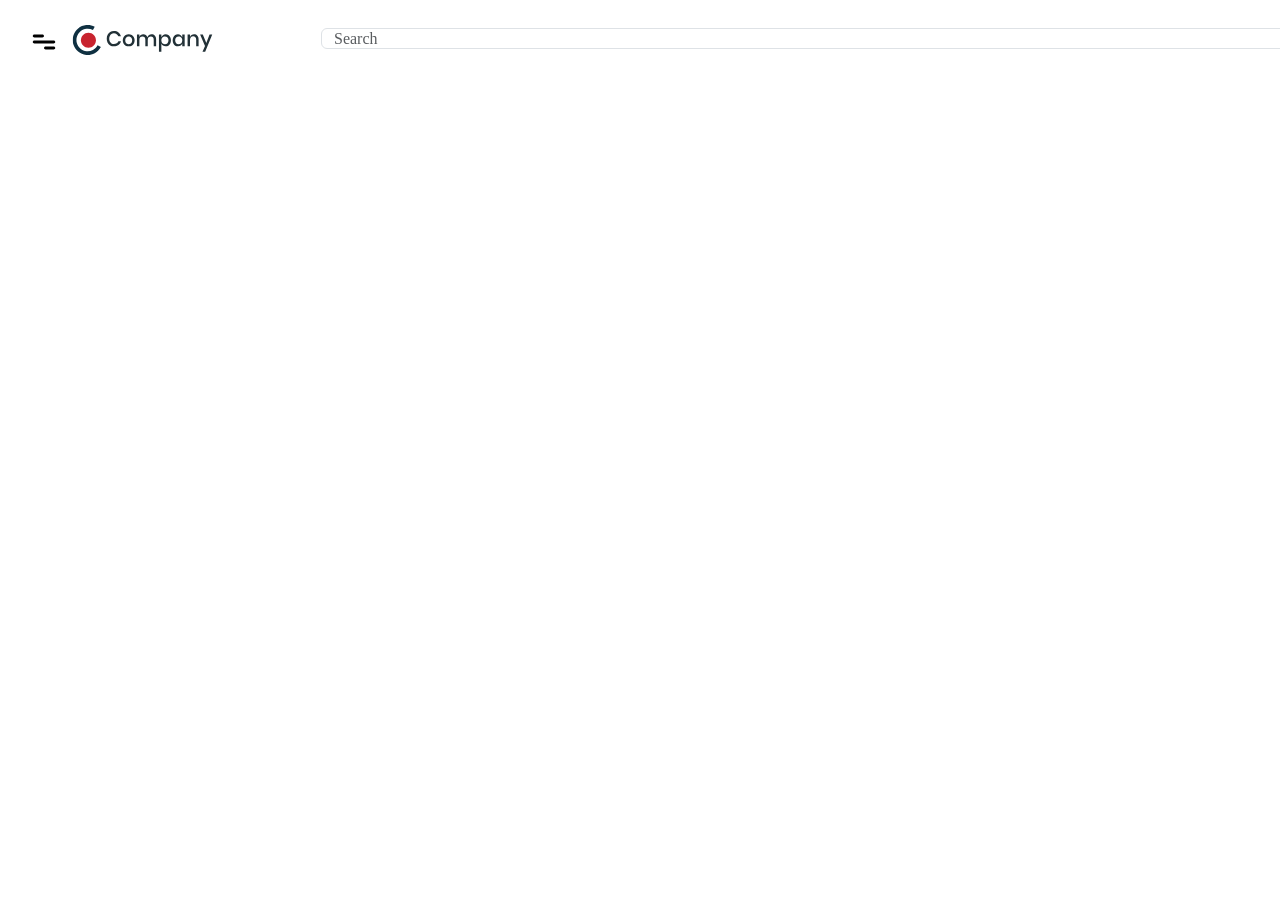
==== dashboard.html @ d022ce55 "first commit" ====
<!DOCTYPE html>
<html lang="en">

<head>
    <meta charset="UTF-8">
    <meta name="viewport" content="width=device-width, initial-scale=1.0">
    <title>Document</title>
    <link rel="stylesheet" href="./css/style.css" />
    <link rel="stylesheet" href="./css/bootstrap.min.css" />
</head>

<body>
    <header>
        <img class="dash_menu" src="./images/menu-bar.svg" alt=""></img>
        <img class="dash_logo" src="./images/logo.svg" alt=""></img>
        <input class="form-control mr-sm-2 search_bar" type="search" placeholder="Search" aria-label="Search">
        </nav>
    </header>
</body>

</html>
---- css/style.css ----
/* div{
    top: 72px;
    left: 166px;
    width: 576px;
    height: 576px;
    UI Properties */
/* background: transparent url('img/Ellipse 2.png') 0% 0% no-repeat padding-box;
    box-shadow: 0px 4px 31px #0000000A;
    border: 20px solid #FFFFFF;
    opacity: 1;
} */


.outer {
    position: relative;
    top: 20px;
    left: 20px;
    width: 1560px;
    height: 720px;
    /* UI Properties */
    background: #FAFAFA 0% 0% no-repeat padding-box;
    opacity: 1;
}

.hero_div {
    position: relative;
    top: 72px;
    left: 166px;
    width: 576px;
    height: 576px;
    /* UI Properties */
    background: transparent url('../images/hero-image.png') 0% 0% no-repeat padding-box;
    box-shadow: 0px 4px 31px #0000000A;
    border: 2px solid #FFFFFF;
    opacity: 1;

}

#company_logo {
    position: absolute;
    top: 106px;
    left: 906px;
    width: 272px;
    height: 58px;
    /* UI Properties */
    opacity: 1;
    bottom: 200px;

}

#expert {
    color: rgba(200, 36, 47, 1);
    font-weight: 800;
}

#description {
    position: absolute;

    top: 183px;
    left: 905px;
    width: 500px;
    height: 100px;
    text-align: left;
    font: normal normal 400 30px/47px Roboto;
    letter-spacing: 0px;
    color: #3E3E3E;
    opacity: 1;
}

#login_text {
    position: absolute;
    top: 315px;
    left: 904px;
    width: 320px;
    height: 33px;
    /* UI Properties */
    text-align: left;
    font: normal normal normal 21px/33px Roboto;
    letter-spacing: 0px;
    color: #3E3E3E;
    opacity: 1;
}

.input1 {
    position: absolute;
    top: 372px;
    left: 907px;
    width: 429px;
    height: 49px;
    /* UI Properties */
    background: #FFFFFF 0% 0% no-repeat padding-box;
    border: 1px solid #ADADAD;
    border-radius: 5px;
    opacity: 1;
}

.input2 {
    position: absolute;
    top: 448px;
    left: 907px;
    width: 429px;
    height: 49px;
    /* UI Properties */
    background: #FFFFFF 0% 0% no-repeat padding-box;
    border: 1px solid #ADADAD;
    border-radius: 5px;
    opacity: 1;
}

#submit {
    position: absolute;
    top: 527px;
    left: 906px;
    width: 138px;
    height: 45px;
    /* UI Properties */
    background: #C8242F 0% 0% no-repeat padding-box;
    border-radius: 23px;
    opacity: 1;
    color: rgb(255, 255, 255);
}

#f_password {
    position: absolute;
    top: 539px;
    left: 1214px;
    width: 121px;
    height: 20px;
    /* UI Properties */
    text-align: left;
    font: normal normal normal 15px/20px Roboto;
    letter-spacing: 0px;
    color: rgba(173, 173, 173, 1);
    opacity: 1;
}

#member_text {
    position: absolute;
    top: 595px;
    left: 906px;
    width: 140px;
    height: 20px;
    /* UI Properties */
    text-align: left;
    font: normal normal normal 15px/20px Roboto;
    letter-spacing: 0px;
    color: #ADADAD;
    opacity: 1;
}

#register {
    position: absolute;
    top: 595px;
    left: 1040px;
    width: 88px;
    height: 20px;
    /* UI Properties */
    text-align: left;
    font: normal normal normal 15px/20px Roboto;
    letter-spacing: 0px;
    color: #C8242F;
    opacity: 1;
}

.dash_header {
    top: 0px;
    left: 0px;
    width: 1560px;
    height: 80px;
    /* UI Properties */
    background: #FFFFFF 0% 0% no-repeat padding-box;
    opacity: 1;
}

.dash_menu {
    position: absolute;
    top: 27px;
    left: 29px;
    width: 30px;
    height: 30px;
    /* UI Properties */
    background: 0% 0% no-repeat padding-box;
    opacity: 1;
}


.dash_logo {
    position: absolute;
    top: 25px;
    left: 72px;
    width: 142px;
    height: 30px;
    /* UI Properties */
    opacity: 1;

}

.search_bar {
    position: absolute;
    top: 28px;
    left: 321px;
    width: 49px;
    height: 21px;
    /* UI Properties */
    text-align: left;
    font: normal normal normal 16px/21px Roboto;
    letter-spacing: 0px;
    color: #000000;
    opacity: 1;
}
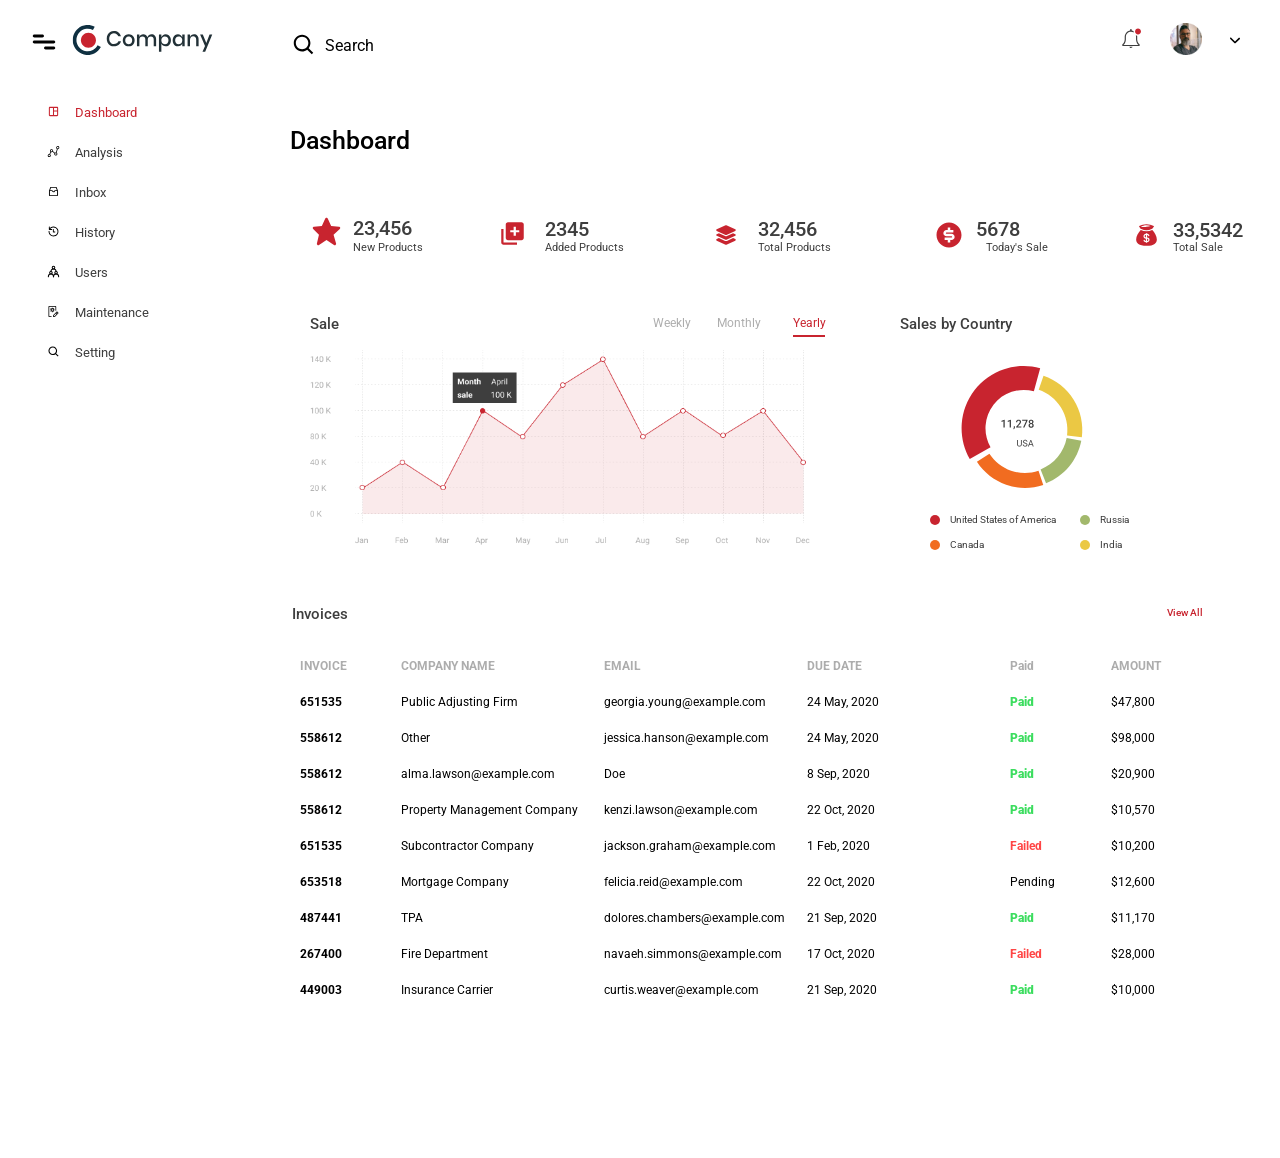
==== commit ffcae4bb: "2-pages done" ====
--- a/dashboard.html
+++ b/dashboard.html
@@ -7,15 +7,211 @@
     <title>Document</title>
     <link rel="stylesheet" href="./css/style.css" />
     <link rel="stylesheet" href="./css/bootstrap.min.css" />
+    <link rel="preconnect" href="https://fonts.googleapis.com">
+    <link rel="preconnect" href="https://fonts.gstatic.com" crossorigin>
+    <link href="https://fonts.googleapis.com/css2?family=Roboto:ital,wght@0,100..900;1,100..900&display=swap"
+        rel="stylesheet">
+
 </head>
 
 <body>
     <header>
         <img class="dash_menu" src="./images/menu-bar.svg" alt=""></img>
         <img class="dash_logo" src="./images/logo.svg" alt=""></img>
-        <input class="form-control mr-sm-2 search_bar" type="search" placeholder="Search" aria-label="Search">
-        </nav>
+        <span class="search_text">Search</span>
+        <!-- <input class="form-control mr-sm-2" id="search_bar" type="search" placeholder="Search" aria-label="Search"> -->
+        <img src="./images/search-icon.svg" alt="" class="dash_search_icon">
+        <img src="./images/notification-icon.svg" alt="" class="dash_notification_icon">
+        <img src="./images/profile.png" alt="" class="dash_profile">
+        <img src="./images/downward-arrow.svg" alt="" class="dash_arrow">
     </header>
+
+    <div class="sidebar">
+        <div>
+            <img class="dash_icon" src="./images/dashboard-active.svg" alt="">
+            <span class="dash_text">Dashboard</span>
+        </div>
+
+        <img class="dash_analysis_icon" src="./images/graph-default.svg" alt="">
+        <span class="dash_analysis_text">Analysis</span>
+
+
+        <img class="dash_inbox_icon" src="./images/inbox-default.svg" alt="">
+        <span class="dash_inbox_text">Inbox</span>
+
+        <img class="dash_history_icon" src="./images/clock-default.svg" alt="">
+        <span class="dash_history_text">History</span>
+
+        <img class="dash_user_icon" src="./images/user-default.svg" alt="">
+        <span class="dash_user_text">Users</span>
+
+        <img class="dash_maintenance_icon" src="./images/maintenance-default.svg" alt="">
+        <span class="dash_maintenance_text">Maintenance</span>
+
+        <img class="dash_setting_icon" src="./images/search-icon.svg" alt="">
+        <span class="dash_setting_text">Setting</span>
+    </div>
+
+    <div class="dashboard_title">
+        Dashboard
+    </div>
+
+    <div>
+        <img class="star" src="./images/star.svg" alt="">
+        <span class="prod_number">23,456</span>
+        <span class="prod_text">New Products</span>
+    </div>
+
+    <div>
+        <img class="add" src="./images/new-product.svg" alt="">
+        <span class="prod_add">2345</span>
+        <span class="add_text">Added Products</span>
+    </div>
+
+    <div>
+        <img class="total" src="./images/total-product.svg" alt="">
+        <span class="prod_total">32,456</span>
+        <span class="total_text">Total Products</span>
+    </div>
+
+    <div>
+        <img class="dollar" src="./images/dollar-filled.svg" alt="">
+        <span class="dollar_num">5678</span>
+        <span class="dollar_text">Today's Sale</span>
+    </div>
+
+    <div>
+        <img class="total_sale" src="./images/money-bag.svg" alt="">
+        <span class="total_sale_num">33,5342</span>
+        <span class="total_sale_text">Total Sale</span>
+    </div>
+
+    <div>
+        <text class="sale">Sale</text>
+        <div class="weekly">
+            <text>Weekly</text>
+            <text class="monthly">Monthly</text>
+        </div>
+
+        <text class="yearly">Yearly</text>
+        <text class="line"></text>
+
+        <img class="graph" src="./images/data-graph.png" alt="">
+    </div>
+    <div class="pie_div">
+        <p class="country_text">Sales by Country</p>
+        <img src="./images/pie-chart.svg" class="pie_chart" alt="">
+        <!-- <div class="country_name"> -->
+        <span class="point1"></span>
+        <p class="usa">United States of America</p>
+
+
+        <span class="point2"></span>
+        <p class="russia">Russia</p>
+
+        <span class="point3"></span>
+        <p class="canada">Canada</p>
+
+        <span class="point4"></span>
+        <p class="india">India</p>
+        <!-- </div> -->
+    </div>
+
+
+    <div class="invoice_div">
+        <p class="invoice">Invoices</p>
+        <p class="view_all">View All</p>
+
+        <table class="table table-borderless mt-5 invoice_table ">
+            <thead>
+                <tr>
+                    <th class="col-1" style="color: #ADADAD;">INVOICE</th>
+                    <th class="col-2" style="color: #ADADAD;">COMPANY NAME</th>
+                    <th class="col-2" style="color: #ADADAD;">EMAIL</th>
+                    <th class="col-2" style="color: #ADADAD;">DUE DATE</th>
+                    <th class="col-1" style="color: #ADADAD;">Paid</th>
+                    <th scope="col-2" style="color: #ADADAD;">AMOUNT</th>
+                </tr>
+            </thead>
+            <tbody>
+                <tr>
+                    <th>651535</th>
+                    <td>Public Adjusting Firm</td>
+                    <td>georgia.young@example.com</td>
+                    <td>24 May, 2020</td>
+                    <td style="color: #3CDD5F; font-weight: 1000;">Paid</td>
+                    <td>$47,800</td>
+                </tr>
+                <tr>
+                    <th>558612</th>
+                    <td>Other</td>
+                    <td>jessica.hanson@example.com</td>
+                    <td>24 May, 2020</td>
+                    <td style="color: #3CDD5F; font-weight: 1000;">Paid</td>
+                    <td>$98,000</td>
+                </tr>
+                <tr>
+                    <th>558612</th>
+                    <td> alma.lawson@example.com </td>
+                    <td>Doe</td>
+                    <td>8 Sep, 2020</td>
+                    <td style="color: #3CDD5F; font-weight: 1000;">Paid</td>
+                    <td>$20,900</td>
+                </tr>
+                <tr>
+                    <th>558612</th>
+                    <td>Property Management Company</td>
+                    <td> kenzi.lawson@example.com </td>
+                    <td>22 Oct, 2020</td>
+                    <td style="color: #3CDD5F; font-weight: 1000;">Paid</td>
+                    <td>$10,570</td>
+                </tr>
+                <tr>
+                    <th>651535</th>
+                    <td>Subcontractor Company</td>
+                    <td>jackson.graham@example.com </td>
+                    <td>1 Feb, 2020</td>
+                    <td style="color: #FF4545; font-weight: 700;">Failed</td>
+                    <td>$10,200</td>
+                </tr>
+                <tr>
+                    <th>653518</th>
+                    <td>Mortgage Company</td>
+                    <td> felicia.reid@example.com </td>
+                    <td>22 Oct, 2020</td>
+                    <td>Pending</td>
+                    <td>$12,600</td>
+                </tr>
+                <tr>
+                    <th>487441</th>
+                    <td>TPA</td>
+                    <td> dolores.chambers@example.com </td>
+                    <td>21 Sep, 2020</td>
+                    <td style="color: #3CDD5F; font-weight: 1000;">Paid</td>
+                    <td>$11,170</td>
+                </tr>
+                <tr>
+                    <th>267400</th>
+                    <td>Fire Department</td>
+                    <td> navaeh.simmons@example.com </td>
+                    <td>17 Oct, 2020</td>
+                    <td style="color: #FF4545; font-weight: 700;">Failed</td>
+                    <td>$28,000</td>
+                </tr>
+                <tr>
+                    <th>449003</th>
+                    <td>Insurance Carrier</td>
+                    <td> curtis.weaver@example.com </td>
+                    <td>21 Sep, 2020</td>
+                    <td style="color: #3CDD5F; font-weight: 1000;">Paid</td>
+                    <td>$10,000</td>
+                </tr>
+
+            </tbody>
+        </table>
+    </div>
+
+
 </body>
 
 </html>
--- a/css/style.css
+++ b/css/style.css
@@ -165,7 +165,7 @@
 .dash_header {
     top: 0px;
     left: 0px;
-    width: 1560px;
+    width: 1500px;
     height: 80px;
     /* UI Properties */
     background: #FFFFFF 0% 0% no-repeat padding-box;
@@ -195,10 +195,24 @@
 
 }
 
-.search_bar {
-    position: absolute;
-    top: 28px;
-    left: 321px;
+#search_bar {
+    position: absolute;
+    top: 35px;
+    left: 325px;
+    width: 600px;
+    height: 21px;
+    /* UI Properties */
+    text-align: left;
+    font: normal normal normal 16px/21px Roboto;
+    letter-spacing: 0px;
+    color: #000000;
+    opacity: 1;
+}
+
+.search_text {
+    position: absolute;
+    top: 35px;
+    left: 325px;
     width: 49px;
     height: 21px;
     /* UI Properties */
@@ -207,4 +221,709 @@
     letter-spacing: 0px;
     color: #000000;
     opacity: 1;
+
+}
+
+.dash_search_icon {
+    position: absolute;
+    top: 32px;
+    left: 291px;
+    width: 25px;
+    height: 25px;
+    /* UI Properties */
+    background: #FFFFFF 0% 0% no-repeat padding-box;
+    opacity: 1;
+}
+
+.dash_notification_icon {
+    position: absolute;
+    top: 28px;
+    left: 1120px;
+    width: 22px;
+    height: 21px;
+    /* UI Properties */
+    background: #FFFFFF 0% 0% no-repeat padding-box;
+    opacity: 1;
+}
+
+.dash_profile {
+    position: absolute;
+    top: 23px;
+    left: 1170px;
+    width: 32px;
+    height: 32px;
+    /* UI Properties */
+    /* background: transparent url('img/Ellipse 19.png') 0% 0% no-repeat padding-box; */
+    opacity: 1;
+}
+
+.dash_arrow {
+    position: absolute;
+    top: 30px;
+    left: 1210px;
+    width: 50px;
+    height: 20px;
+    /* UI Properties */
+    background: #FFFFFF 0% 0% no-repeat padding-box;
+    opacity: 1;
+}
+
+
+.dash_icon {
+    position: absolute;
+    top: 105px;
+    left: 47px;
+    width: 13px;
+    height: 13px;
+    /* UI Properties */
+    background: #FFFFFF 0% 0% no-repeat padding-box;
+    opacity: 1;
+}
+
+.dash_text {
+    position: absolute;
+    top: 102px;
+    left: 75px;
+    width: 78px;
+    height: 21px;
+    /* UI Properties */
+    text-align: left;
+    font: normal normal normal 13px/21px Roboto;
+    letter-spacing: 0px;
+    color: #C8242F;
+    opacity: 1;
+}
+
+.dash_analysis_icon {
+    position: absolute;
+    top: 145px;
+    left: 47px;
+    width: 13px;
+    height: 13px;
+    /* UI Properties */
+    background: #FFFFFF 0% 0% no-repeat padding-box;
+    opacity: 1;
+
+}
+
+.dash_analysis_text {
+    position: absolute;
+    top: 142px;
+    left: 75px;
+    width: 60px;
+    height: 21px;
+    /* UI Properties */
+    text-align: left;
+    font: normal normal normal 13px/21px Roboto;
+    letter-spacing: 0px;
+    color: #3E3E3E;
+    opacity: 1;
+
+}
+
+
+
+.dash_inbox_icon {
+    position: absolute;
+    top: 185px;
+    left: 47px;
+    width: 13px;
+    height: 13px;
+    /* UI Properties */
+    background: #FFFFFF 0% 0% no-repeat padding-box;
+    opacity: 1;
+}
+
+.dash_inbox_text {
+    position: absolute;
+    top: 182px;
+    left: 75px;
+    width: 39px;
+    height: 21px;
+    /* UI Properties */
+    text-align: left;
+    font: normal normal normal 13px/21px Roboto;
+    letter-spacing: 0px;
+    color: #3E3E3E;
+    opacity: 1;
+}
+
+
+.dash_history_icon {
+    position: absolute;
+    top: 225px;
+    left: 47px;
+    width: 13px;
+    height: 13px;
+    /* UI Properties */
+    background: #FFFFFF 0% 0% no-repeat padding-box;
+    opacity: 1;
+}
+
+.dash_history_text {
+    position: absolute;
+    top: 222px;
+    left: 75px;
+    width: 51px;
+    height: 21px;
+    /* UI Properties */
+    text-align: left;
+    font: normal normal normal 13px/21px Roboto;
+    letter-spacing: 0px;
+    color: #3E3E3E;
+    opacity: 1;
+}
+
+.dash_user_icon {
+    position: absolute;
+    top: 265px;
+    left: 47px;
+    width: 13px;
+    height: 13px;
+    /* UI Properties */
+    background: #FFFFFF 0% 0% no-repeat padding-box;
+    opacity: 1;
+}
+
+
+.dash_user_text {
+    position: absolute;
+    top: 262px;
+    left: 75px;
+    width: 41px;
+    height: 21px;
+    /* UI Properties */
+    text-align: left;
+    font: normal normal normal 13px/21px Roboto;
+    letter-spacing: 0px;
+    color: #3E3E3E;
+    opacity: 1;
+
+}
+
+
+
+.dash_maintenance_icon {
+    position: absolute;
+    top: 305px;
+    left: 47px;
+    width: 13px;
+    height: 13px;
+    /* UI Properties */
+    background: #FFFFFF 0% 0% no-repeat padding-box;
+    opacity: 1;
+
+}
+
+.dash_maintenance_text {
+    position: absolute;
+    top: 302px;
+    left: 75px;
+    width: 92px;
+    height: 21px;
+    /* UI Properties */
+    text-align: left;
+    font: normal normal normal 13px/21px Roboto;
+    letter-spacing: 0px;
+    color: #3E3E3E;
+    opacity: 1;
+}
+
+
+.dash_setting_icon {
+    position: absolute;
+    top: 345px;
+    left: 47px;
+    width: 13px;
+    height: 13px;
+    /* UI Properties */
+    background: #FFFFFF 0% 0% no-repeat padding-box;
+    opacity: 1;
+}
+
+.dash_setting_text {
+    position: absolute;
+    top: 342px;
+    left: 75px;
+    width: 50px;
+    height: 21px;
+    /* UI Properties */
+    text-align: left;
+    font: normal normal normal 13px/21px Roboto;
+    letter-spacing: 0px;
+    color: #3E3E3E;
+    opacity: 1;
+}
+
+
+
+.dashboard_title {
+    position: absolute;
+    top: 121px;
+    left: 290px;
+    width: 146px;
+    height: 39px;
+    /* UI Properties */
+    text-align: left;
+    font: normal normal 500 25px/39px Roboto;
+    letter-spacing: 0px;
+    color: #000000;
+    opacity: 1;
+}
+
+
+.star {
+    position: absolute;
+    top: 215px;
+    left: 310px;
+    width: 33px;
+    height: 33px;
+    /* UI Properties */
+    background: #FFFFFF 0% 0% no-repeat padding-box;
+    opacity: 1;
+}
+
+.prod_number {
+    position: absolute;
+    top: 212px;
+    left: 353px;
+    width: 77px;
+    height: 33px;
+    /* UI Properties */
+    text-align: left;
+    font: normal normal 500 20px/33px Roboto;
+    letter-spacing: 0px;
+    color: #3E3E3E;
+    opacity: 1;
+}
+
+.prod_text {
+    position: absolute;
+    top: 238px;
+    left: 353px;
+    width: 94px;
+    height: 20px;
+    /* UI Properties */
+    text-align: left;
+    font: normal normal 400 11px/20px Roboto;
+    letter-spacing: 0px;
+    color: #3E3E3E;
+    opacity: 1;
+}
+
+.add {
+    position: absolute;
+    top: 220px;
+    left: 499px;
+    width: 27px;
+    height: 27px;
+    /* UI Properties */
+    background: #FFFFFF 0% 0% no-repeat padding-box;
+    opacity: 1;
+}
+
+.prod_add {
+    position: absolute;
+    top: 213px;
+    left: 545px;
+    width: 57px;
+    height: 33px;
+    /* UI Properties */
+    text-align: left;
+    font: normal normal 500 20px/33px Roboto;
+    letter-spacing: 0px;
+    color: #3E3E3E;
+    opacity: 1;
+}
+
+.add_text {
+    position: absolute;
+    top: 238px;
+    left: 545px;
+    width: 107px;
+    height: 20px;
+    /* UI Properties */
+    text-align: left;
+    font: normal normal 400 11px/20px Roboto;
+    letter-spacing: 0px;
+    color: #3E3E3E;
+    opacity: 1;
+}
+
+
+
+.total {
+    position: absolute;
+    top: 220px;
+    left: 711px;
+    width: 30px;
+    height: 30px;
+    /* UI Properties */
+    background: #FFFFFF 0% 0% no-repeat padding-box;
+    opacity: 1;
+}
+
+
+.prod_total {
+    position: absolute;
+    top: 213px;
+    left: 758px;
+    width: 77px;
+    height: 33px;
+    /* UI Properties */
+    text-align: left;
+    font: normal normal 500 20px/33px Roboto;
+    letter-spacing: 0px;
+    color: #3E3E3E;
+    opacity: 1;
+}
+
+
+.total_text {
+    position: absolute;
+    top: 238px;
+    left: 758px;
+    width: 97px;
+    height: 20px;
+    /* UI Properties */
+    text-align: left;
+    font: normal normal 400 11px/20px Roboto;
+    letter-spacing: 0px;
+    color: #3E3E3E;
+    opacity: 1;
+}
+
+.dollar {
+    position: absolute;
+    top: 220px;
+    left: 934px;
+    width: 30px;
+    height: 30px;
+    /* UI Properties */
+    background: #FFFFFF 0% 0% no-repeat padding-box;
+    opacity: 1;
+}
+
+
+.dollar_num {
+    position: absolute;
+    top: 213px;
+    left: 976px;
+    width: 57px;
+    height: 33px;
+    /* UI Properties */
+    text-align: left;
+    font: normal normal 500 20px/33px Roboto;
+    letter-spacing: 0px;
+    color: #3E3E3E;
+    opacity: 1;
+
+}
+
+
+.dollar_text {
+    position: absolute;
+    top: 238px;
+    left: 986px;
+    width: 83px;
+    height: 20px;
+    /* UI Properties */
+    text-align: left;
+    font: normal normal 400 11px/20px Roboto;
+    letter-spacing: 0px;
+    color: #3E3E3E;
+    opacity: 1;
+}
+
+.total_sale {
+    position: absolute;
+    top: 220px;
+    left: 1132px;
+    width: 29px;
+    height: 30px;
+    /* UI Properties */
+    background: #FFFFFF 0% 0% no-repeat padding-box;
+    opacity: 1;
+}
+
+.total_sale_num {
+    position: absolute;
+    top: 214px;
+    left: 1173px;
+    width: 91px;
+    height: 33px;
+    /* UI Properties */
+    text-align: left;
+    font: normal normal 500 20px/33px Roboto;
+    letter-spacing: 0px;
+    color: #3E3E3E;
+    opacity: 1;
+}
+
+.total_sale_text {
+    position: absolute;
+    top: 238px;
+    left: 1173px;
+    width: 66px;
+    height: 20px;
+    /* UI Properties */
+    text-align: left;
+    font: normal normal 400 11px/20px Roboto;
+    letter-spacing: 0px;
+    color: #3E3E3E;
+    opacity: 1;
+}
+
+.sale {
+    position: absolute;
+    top: 310px;
+    left: 310px;
+    width: 43px;
+    height: 29px;
+    /* UI Properties */
+    text-align: left;
+    font: normal normal 500 15px/29px Roboto;
+    letter-spacing: 0px;
+    color: #3E3E3E;
+    opacity: 1;
+}
+
+.weekly {
+    position: absolute;
+    top: 315px;
+    left: 653px;
+    width: 108px;
+    height: 16px;
+    /* UI Properties */
+    text-align: left;
+    font: normal normal normal 12px/16px Roboto;
+    letter-spacing: 0px;
+    color: #ADADAD;
+    opacity: 1;
+    display: flex;
+    justify-content: space-between;
+    gap: 20%;
+}
+
+.yearly {
+    position: absolute;
+    top: 315px;
+    left: 793px;
+    width: 33px;
+    height: 16px;
+    /* UI Properties */
+    text-align: left;
+    font: normal normal normal 12px/16px Roboto;
+    letter-spacing: 0px;
+    color: #C8242F;
+    opacity: 1;
+}
+
+.line {
+    position: absolute;
+    top: 335px;
+    left: 793px;
+    width: 32px;
+    height: 0px;
+    /* UI Properties */
+    border: 1px solid #C8242F;
+    opacity: 1;
+}
+
+.graph {
+    position: absolute;
+    top: 350px;
+    left: 310px;
+    width: 500px;
+    height: 195px;
+    /* UI Properties */
+    opacity: 1;
+}
+
+.pie_div {
+    position: absolute;
+    top: 310px;
+    left: 900px;
+    width: 350px;
+    height: 398px;
+    /* UI Properties */
+    background: #FFFFFF 0% 0% no-repeat padding-box;
+    border-radius: 5px;
+    opacity: 1;
+}
+
+.country_text {
+    top: 310px;
+    left: 870px;
+    width: 165px;
+    height: 29px;
+    /* UI Properties */
+    font: normal normal 500 15px/29px Roboto;
+    letter-spacing: 0px;
+    color: #3E3E3E;
+    opacity: 1;
+}
+
+.pie_chart {
+    position: absolute;
+    height: 150px;
+    width: 150px;
+    left: 50px;
+}
+
+.country_name {
+
+    display: flex;
+    position: absolute;
+    justify-content: space-between;
+    gap: 50px;
+    top: 200px;
+    left: 30px;
+    font: normal normal normal 10px/20px Roboto;
+    letter-spacing: 0px;
+    color: #3E3E3E;
+    opacity: 1;
+}
+
+.usa {
+    position: absolute;
+    top: 200px;
+    left: 50px;
+    width: 200px;
+    height: 20px;
+    /* UI Properties */
+    text-align: left;
+    font: normal normal normal 10px/20px Roboto;
+    letter-spacing: 0px;
+    color: #3E3E3E;
+    opacity: 1;
+
+}
+
+.russia {
+    position: absolute;
+    top: 200px;
+    left: 200px;
+    width: 45px;
+    height: 20px;
+    text-align: left;
+    font: normal normal normal 10px/20px Roboto;
+    letter-spacing: 0px;
+    color: #3E3E3E;
+    opacity: 1;
+}
+
+.canada {
+    position: absolute;
+    top: 225px;
+    left: 50px;
+    width: 51px;
+    height: 20px;
+    text-align: left;
+    font: normal normal normal 10px/20px Roboto;
+    letter-spacing: 0px;
+    color: #3E3E3E;
+    opacity: 1;
+}
+
+.india {
+    position: absolute;
+    top: 225px;
+    left: 200px;
+    width: 33px;
+    height: 20px;
+    text-align: left;
+    font: normal normal normal 10px/20px Roboto;
+    letter-spacing: 0px;
+    color: #3E3E3E;
+    opacity: 1;
+}
+
+.point1 {
+    position: absolute;
+    top: 205px;
+    left: 30px;
+    width: 10px;
+    height: 10px;
+    /* UI Properties */
+    background: #C8242F 0% 0% no-repeat padding-box;
+    opacity: 1;
+    border-radius: 50%;
+}
+
+.point2 {
+    position: absolute;
+    top: 205px;
+    left: 180px;
+    width: 10px;
+    height: 10px;
+    background: #A2B86C 0% 0% no-repeat padding-box;
+    opacity: 1;
+    border-radius: 50%;
+}
+
+.point3 {
+    position: absolute;
+    top: 230px;
+    left: 30px;
+    width: 10px;
+    height: 10px;
+    background: #F16C20 0% 0% no-repeat padding-box;
+    opacity: 1;
+    border-radius: 50%;
+}
+
+.point4 {
+    position: absolute;
+    top: 230px;
+    left: 180px;
+    width: 10px;
+    height: 10px;
+    background: #EBC844 0% 0% no-repeat padding-box;
+    opacity: 1;
+    border-radius: 50%;
+}
+
+
+.invoice_div {
+    position: absolute;
+    top: 600px;
+    left: 292px;
+    width: 1217px;
+    height: 558px;
+    background: #FFFFFF 0% 0% no-repeat padding-box;
+    border-radius: 5px;
+    opacity: 1;
+}
+
+.invoice {
+    position: absolute;
+    top: 00px;
+    left: 00px;
+    width: 82px;
+    height: 29px;
+    text-align: left;
+    font: normal normal 500 15px/29px Roboto;
+    letter-spacing: 0px;
+    color: #3E3E3E;
+    opacity: 1;
+}
+
+.view_all {
+    position: absolute;
+    top: 5px;
+    left: 875px;
+    width: 70px;
+    height: 16px;
+    text-align: left;
+    font: normal normal 500 10px/16px Roboto;
+    letter-spacing: 0px;
+    color: #C8242F;
+    opacity: 1;
+}
+
+
+.invoice_table{
+    font: normal normal normal 12px/20px Roboto;
+    color: #3E3E3E;
 }
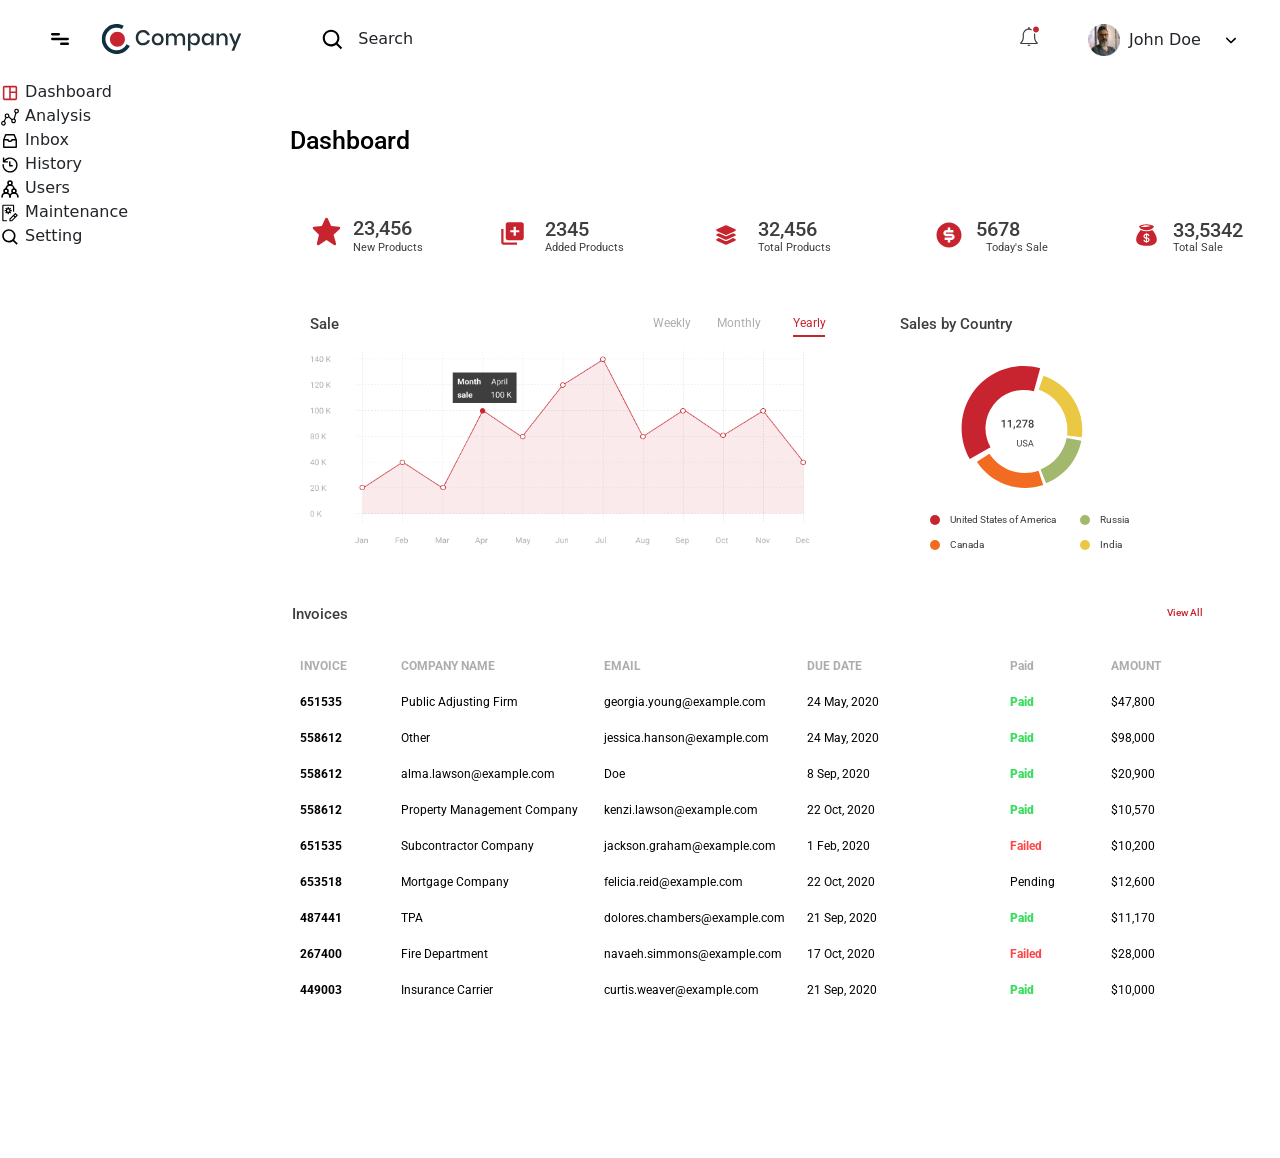
==== commit bce642ad: "header with bootstrap" ====
--- a/dashboard.html
+++ b/dashboard.html
@@ -15,41 +15,79 @@
 </head>
 
 <body>
-    <header>
+    <nav>
+        <div class="d-flex flex-row justify-content-between">
+            <div>
+                <!-- <div class="m-3 justify-content-start"> -->
+                <img src="./images/menu-bar.svg" class="ms-5" alt=""></img>
+                <img src="./images/logo.svg" class="m-4" width="142" height="30" alt=""></img>
+                <!-- </div> -->
+                <!-- <div class="m-3 justify-content-start"> -->
+                <img src="./images/search-icon.svg" alt="Logo" class="ms-5" width="25" height="25" />
+                <text class="ms-2">Search</text>
+            </div>
+
+
+
+            <!-- </div> -->
+            <div class="d-flex flex-row justify-content-between m-4">
+                <div>
+                    <img src="./images/notification-icon.svg" class="me-5" width="22" height="21">
+                </div>
+                <div>
+                    <span>
+                        <img src="./images/profile.png" class="me-1" width="32" height="32" alt="">
+                        <span>John Doe</span>
+                    </span>
+                    <img src="./images/downward-arrow.svg" width="50" height="20" alt="">
+                </div>
+            </div>
+
+        </div>
+    </nav>
+
+    <!-- <header>
         <img class="dash_menu" src="./images/menu-bar.svg" alt=""></img>
         <img class="dash_logo" src="./images/logo.svg" alt=""></img>
-        <span class="search_text">Search</span>
-        <!-- <input class="form-control mr-sm-2" id="search_bar" type="search" placeholder="Search" aria-label="Search"> -->
-        <img src="./images/search-icon.svg" alt="" class="dash_search_icon">
+        <span class="search_text">Search</span><img src="./images/search-icon.svg" alt="" class="dash_search_icon">
         <img src="./images/notification-icon.svg" alt="" class="dash_notification_icon">
         <img src="./images/profile.png" alt="" class="dash_profile">
         <img src="./images/downward-arrow.svg" alt="" class="dash_arrow">
-    </header>
-
-    <div class="sidebar">
-        <div>
-            <img class="dash_icon" src="./images/dashboard-active.svg" alt="">
-            <span class="dash_text">Dashboard</span>
-        </div>
-
-        <img class="dash_analysis_icon" src="./images/graph-default.svg" alt="">
-        <span class="dash_analysis_text">Analysis</span>
-
-
-        <img class="dash_inbox_icon" src="./images/inbox-default.svg" alt="">
-        <span class="dash_inbox_text">Inbox</span>
-
-        <img class="dash_history_icon" src="./images/clock-default.svg" alt="">
-        <span class="dash_history_text">History</span>
-
-        <img class="dash_user_icon" src="./images/user-default.svg" alt="">
-        <span class="dash_user_text">Users</span>
-
-        <img class="dash_maintenance_icon" src="./images/maintenance-default.svg" alt="">
-        <span class="dash_maintenance_text">Maintenance</span>
-
-        <img class="dash_setting_icon" src="./images/search-icon.svg" alt="">
-        <span class="dash_setting_text">Setting</span>
+    </header> -->
+
+    <div>
+        <div class="d-flex flex-column justify-content-between">
+
+            <div>
+                <img class="" height="20" width="20" src="./images/dashboard-active.svg" alt="">
+                <span>Dashboard</span>
+        </div>
+
+        <div>
+            <img height="20" width="20" src="./images/graph-default.svg" alt="">
+            <span>Analysis</span>
+        </div>
+
+        <div>
+            <img height="20" width="20" src="./images/inbox-default.svg" alt="">
+            <span>Inbox</span>
+        </div>
+        <div>
+            <img height="20" width="20" src="./images/clock-default.svg" alt="">
+            <span>History</span>
+        </div>
+        <div>
+            <img height="20" width="20" src="./images/user-default.svg" alt="">
+            <span>Users</span>
+        </div>
+        <div>
+            <img height="20" width="20" src="./images/maintenance-default.svg" alt="">
+            <span>Maintenance</span>
+        </div>
+        <div>
+            <img height="20" width="20" src="./images/search-icon.svg" alt="">
+            <span>Setting</span>
+        </div>
     </div>
 
     <div class="dashboard_title">
--- a/css/style.css
+++ b/css/style.css
@@ -162,12 +162,12 @@
     opacity: 1;
 }
 
+/* 
 .dash_header {
     top: 0px;
     left: 0px;
     width: 1500px;
     height: 80px;
-    /* UI Properties */
     background: #FFFFFF 0% 0% no-repeat padding-box;
     opacity: 1;
 }
@@ -178,7 +178,6 @@
     left: 29px;
     width: 30px;
     height: 30px;
-    /* UI Properties */
     background: 0% 0% no-repeat padding-box;
     opacity: 1;
 }
@@ -190,7 +189,6 @@
     left: 72px;
     width: 142px;
     height: 30px;
-    /* UI Properties */
     opacity: 1;
 
 }
@@ -201,7 +199,6 @@
     left: 325px;
     width: 600px;
     height: 21px;
-    /* UI Properties */
     text-align: left;
     font: normal normal normal 16px/21px Roboto;
     letter-spacing: 0px;
@@ -215,7 +212,6 @@
     left: 325px;
     width: 49px;
     height: 21px;
-    /* UI Properties */
     text-align: left;
     font: normal normal normal 16px/21px Roboto;
     letter-spacing: 0px;
@@ -230,7 +226,6 @@
     left: 291px;
     width: 25px;
     height: 25px;
-    /* UI Properties */
     background: #FFFFFF 0% 0% no-repeat padding-box;
     opacity: 1;
 }
@@ -241,8 +236,7 @@
     left: 1120px;
     width: 22px;
     height: 21px;
-    /* UI Properties */
-    background: #FFFFFF 0% 0% no-repeat padding-box;
+     background: #FFFFFF 0% 0% no-repeat padding-box;
     opacity: 1;
 }
 
@@ -251,10 +245,7 @@
     top: 23px;
     left: 1170px;
     width: 32px;
-    height: 32px;
-    /* UI Properties */
-    /* background: transparent url('img/Ellipse 19.png') 0% 0% no-repeat padding-box; */
-    opacity: 1;
+    height: 32px; opacity: 1;
 }
 
 .dash_arrow {
@@ -263,11 +254,10 @@
     left: 1210px;
     width: 50px;
     height: 20px;
-    /* UI Properties */
-    background: #FFFFFF 0% 0% no-repeat padding-box;
-    opacity: 1;
-}
-
+    background: #FFFFFF 0% 0% no-repeat padding-box;
+    opacity: 1;
+} 
+*/
 
 .dash_icon {
     position: absolute;
@@ -923,7 +913,7 @@
 }
 
 
-.invoice_table{
+.invoice_table {
     font: normal normal normal 12px/20px Roboto;
     color: #3E3E3E;
 }
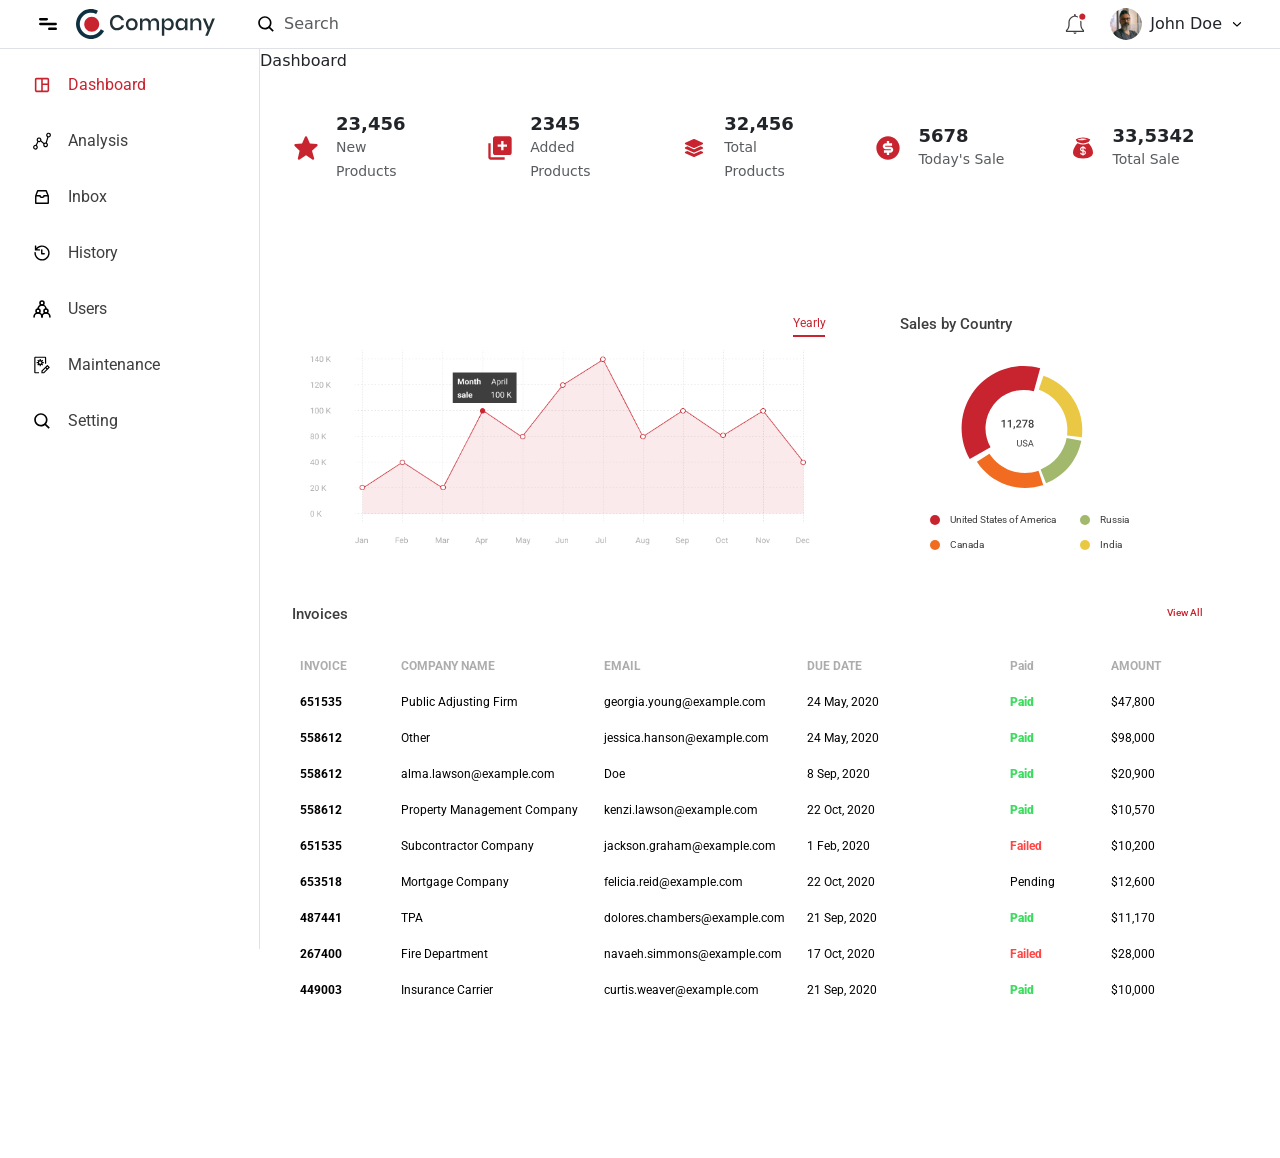
==== commit 136c51cb: "bootstrap added to dashboard" ====
--- a/dashboard.html
+++ b/dashboard.html
@@ -2,51 +2,50 @@
 <html lang="en">
 
 <head>
-    <meta charset="UTF-8">
-    <meta name="viewport" content="width=device-width, initial-scale=1.0">
-    <title>Document</title>
-    <link rel="stylesheet" href="./css/style.css" />
-    <link rel="stylesheet" href="./css/bootstrap.min.css" />
-    <link rel="preconnect" href="https://fonts.googleapis.com">
-    <link rel="preconnect" href="https://fonts.gstatic.com" crossorigin>
-    <link href="https://fonts.googleapis.com/css2?family=Roboto:ital,wght@0,100..900;1,100..900&display=swap"
-        rel="stylesheet">
+  <meta charset="UTF-8">
+  <meta name="viewport" content="width=device-width, initial-scale=1.0">
+  <title>Document</title>
+  <link rel="stylesheet" href="./css/style.css" />
+  <link rel="stylesheet" href="./css/bootstrap.min.css" />
+  <link rel="preconnect" href="https://fonts.googleapis.com">
+  <link rel="preconnect" href="https://fonts.gstatic.com" crossorigin>
+  <link href="https://fonts.googleapis.com/css2?family=Roboto:ital,wght@0,100..900;1,100..900&display=swap"
+    rel="stylesheet">
 
 </head>
 
 <body>
-    <nav>
-        <div class="d-flex flex-row justify-content-between">
-            <div>
-                <!-- <div class="m-3 justify-content-start"> -->
-                <img src="./images/menu-bar.svg" class="ms-5" alt=""></img>
-                <img src="./images/logo.svg" class="m-4" width="142" height="30" alt=""></img>
-                <!-- </div> -->
-                <!-- <div class="m-3 justify-content-start"> -->
-                <img src="./images/search-icon.svg" alt="Logo" class="ms-5" width="25" height="25" />
-                <text class="ms-2">Search</text>
-            </div>
-
-
-
-            <!-- </div> -->
-            <div class="d-flex flex-row justify-content-between m-4">
-                <div>
-                    <img src="./images/notification-icon.svg" class="me-5" width="22" height="21">
-                </div>
-                <div>
-                    <span>
-                        <img src="./images/profile.png" class="me-1" width="32" height="32" alt="">
-                        <span>John Doe</span>
-                    </span>
-                    <img src="./images/downward-arrow.svg" width="50" height="20" alt="">
-                </div>
-            </div>
-
-        </div>
-    </nav>
-
-    <!-- <header>
+  <nav class="navbar navbar-light bg-white border-bottom px-4">
+    <div class="container-fluid d-flex justify-content-between align-items-center">
+
+      <!-- LEFT SECTION -->
+      <div class="d-flex align-items-center gap-3">
+        <img src="./images/menu-bar.svg" alt="menu">
+
+        <img src="./images/logo.svg" width="140" alt="logo">
+
+        <div class="d-flex align-items-center ms-4">
+          <img src="./images/search-icon.svg" width="20" alt="search">
+          <span class="ms-2 text-muted">Search</span>
+        </div>
+      </div>
+
+      <!-- RIGHT SECTION -->
+      <div class="d-flex align-items-center gap-4">
+        <img src="./images/notification-icon.svg" width="22" alt="notification">
+
+        <div class="d-flex align-items-center gap-2">
+          <img src="./images/profile.png" width="32" height="32" class="rounded-circle" alt="profile">
+          <span class="fw-medium">John Doe</span>
+          <img src="./images/downward-arrow.svg" width="14" alt="arrow">
+        </div>
+      </div>
+
+    </div>
+  </nav>
+
+
+  <!-- <header>
         <img class="dash_menu" src="./images/menu-bar.svg" alt=""></img>
         <img class="dash_logo" src="./images/logo.svg" alt=""></img>
         <span class="search_text">Search</span><img src="./images/search-icon.svg" alt="" class="dash_search_icon">
@@ -54,200 +53,235 @@
         <img src="./images/profile.png" alt="" class="dash_profile">
         <img src="./images/downward-arrow.svg" alt="" class="dash_arrow">
     </header> -->
-
+  <div class="d-flex flex-row">
     <div>
-        <div class="d-flex flex-column justify-content-between">
-
-            <div>
-                <img class="" height="20" width="20" src="./images/dashboard-active.svg" alt="">
-                <span>Dashboard</span>
-        </div>
-
-        <div>
-            <img height="20" width="20" src="./images/graph-default.svg" alt="">
+      <div class="vh-100 p-3 border-end" style="width: 260px;  font-family: 'Roboto';">
+
+        <div class="d-flex flex-column gap-3">
+
+          <div class="d-flex align-items-center gap-3 px-3 py-2 " style="color: #C8242F;">
+            <img src="./images/dashboard-active.svg" width="20" height="20" alt="">
+            <span>Dashboard</span>
+          </div>
+
+          <div class="d-flex align-items-center gap-3 px-3 py-2" style="color: #3E3E3E;">
+            <img src="./images/graph-default.svg" width="20" height="20" alt="">
             <span>Analysis</span>
-        </div>
-
-        <div>
-            <img height="20" width="20" src="./images/inbox-default.svg" alt="">
+          </div>
+
+          <div class="d-flex align-items-center gap-3 px-3 py-2" style="color: #3E3E3E;">
+            <img src="./images/inbox-default.svg" width="20" height="20" alt="">
             <span>Inbox</span>
-        </div>
-        <div>
-            <img height="20" width="20" src="./images/clock-default.svg" alt="">
+          </div>
+
+          <div class="d-flex align-items-center gap-3 px-3 py-2" style="color: #3E3E3E;">
+            <img src="./images/clock-default.svg" width="20" height="20" alt="">
             <span>History</span>
-        </div>
-        <div>
-            <img height="20" width="20" src="./images/user-default.svg" alt="">
+          </div>
+
+          <div class="d-flex align-items-center gap-3 px-3 py-2" style="color: #3E3E3E;">
+            <img src="./images/user-default.svg" width="20" height="20" alt="">
             <span>Users</span>
-        </div>
-        <div>
-            <img height="20" width="20" src="./images/maintenance-default.svg" alt="">
+          </div>
+
+
+          <div class="d-flex align-items-center gap-3 px-3 py-2" style="color: #3E3E3E;">
+            <img src="./images/maintenance-default.svg" width="20" height="20" alt="">
             <span>Maintenance</span>
-        </div>
-        <div>
-            <img height="20" width="20" src="./images/search-icon.svg" alt="">
+          </div>
+
+          <div class="d-flex align-items-center gap-3 px-3 py-2" style="color: #3E3E3E;">
+            <img src="./images/search-icon.svg" width="20" height="20" alt="">
             <span>Setting</span>
-        </div>
+          </div>
+
+        </div>
+      </div>
     </div>
-
-    <div class="dashboard_title">
+    <div>
+      <div>
         Dashboard
+      </div>
+
+      
+      <div class="container-fluid mt-4">
+        <div class="row g-3">
+
+          <div class="col">
+            <div class="stat-box d-flex align-items-center gap-3">
+              <img src="./images/star.svg" width="28">
+              <div>
+                <h6 class="mb-0 fw-semibold">23,456</h6>
+                <small class="text-muted">New Products</small>
+              </div>
+            </div>
+          </div>
+
+          <div class="col">
+            <div class="stat-box d-flex align-items-center gap-3">
+              <img src="./images/new-product.svg" width="28">
+              <div>
+                <h6 class="mb-0 fw-semibold">2345</h6>
+                <small class="text-muted">Added Products</small>
+              </div>
+            </div>
+          </div>
+
+          <div class="col">
+            <div class="stat-box d-flex align-items-center gap-3">
+              <img src="./images/total-product.svg" width="28">
+              <div>
+                <h6 class="mb-0 fw-semibold">32,456</h6>
+                <small class="text-muted">Total Products</small>
+              </div>
+            </div>
+          </div>
+
+          <div class="col">
+            <div class="stat-box d-flex align-items-center gap-3">
+              <img src="./images/dollar-filled.svg" width="28">
+              <div>
+                <h6 class="mb-0 fw-semibold">5678</h6>
+                <small class="text-muted">Today's Sale</small>
+              </div>
+            </div>
+          </div>
+
+          <div class="col">
+            <div class="stat-box d-flex align-items-center gap-3">
+              <img src="./images/money-bag.svg" width="28">
+              <div>
+                <h6 class="mb-0 fw-semibold">33,5342</h6>
+                <small class="text-muted">Total Sale</small>
+              </div>
+            </div>
+          </div>
+
+        </div>
+      </div>
     </div>
-
-    <div>
-        <img class="star" src="./images/star.svg" alt="">
-        <span class="prod_number">23,456</span>
-        <span class="prod_text">New Products</span>
-    </div>
-
-    <div>
-        <img class="add" src="./images/new-product.svg" alt="">
-        <span class="prod_add">2345</span>
-        <span class="add_text">Added Products</span>
-    </div>
-
-    <div>
-        <img class="total" src="./images/total-product.svg" alt="">
-        <span class="prod_total">32,456</span>
-        <span class="total_text">Total Products</span>
-    </div>
-
-    <div>
-        <img class="dollar" src="./images/dollar-filled.svg" alt="">
-        <span class="dollar_num">5678</span>
-        <span class="dollar_text">Today's Sale</span>
-    </div>
-
-    <div>
-        <img class="total_sale" src="./images/money-bag.svg" alt="">
-        <span class="total_sale_num">33,5342</span>
-        <span class="total_sale_text">Total Sale</span>
-    </div>
-
-    <div>
-        <text class="sale">Sale</text>
-        <div class="weekly">
-            <text>Weekly</text>
-            <text class="monthly">Monthly</text>
-        </div>
-
-        <text class="yearly">Yearly</text>
-        <text class="line"></text>
-
-        <img class="graph" src="./images/data-graph.png" alt="">
-    </div>
-    <div class="pie_div">
-        <p class="country_text">Sales by Country</p>
-        <img src="./images/pie-chart.svg" class="pie_chart" alt="">
-        <!-- <div class="country_name"> -->
-        <span class="point1"></span>
-        <p class="usa">United States of America</p>
-
-
-        <span class="point2"></span>
-        <p class="russia">Russia</p>
-
-        <span class="point3"></span>
-        <p class="canada">Canada</p>
-
-        <span class="point4"></span>
-        <p class="india">India</p>
-        <!-- </div> -->
-    </div>
-
-
-    <div class="invoice_div">
-        <p class="invoice">Invoices</p>
-        <p class="view_all">View All</p>
-
-        <table class="table table-borderless mt-5 invoice_table ">
-            <thead>
-                <tr>
-                    <th class="col-1" style="color: #ADADAD;">INVOICE</th>
-                    <th class="col-2" style="color: #ADADAD;">COMPANY NAME</th>
-                    <th class="col-2" style="color: #ADADAD;">EMAIL</th>
-                    <th class="col-2" style="color: #ADADAD;">DUE DATE</th>
-                    <th class="col-1" style="color: #ADADAD;">Paid</th>
-                    <th scope="col-2" style="color: #ADADAD;">AMOUNT</th>
-                </tr>
-            </thead>
-            <tbody>
-                <tr>
-                    <th>651535</th>
-                    <td>Public Adjusting Firm</td>
-                    <td>georgia.young@example.com</td>
-                    <td>24 May, 2020</td>
-                    <td style="color: #3CDD5F; font-weight: 1000;">Paid</td>
-                    <td>$47,800</td>
-                </tr>
-                <tr>
-                    <th>558612</th>
-                    <td>Other</td>
-                    <td>jessica.hanson@example.com</td>
-                    <td>24 May, 2020</td>
-                    <td style="color: #3CDD5F; font-weight: 1000;">Paid</td>
-                    <td>$98,000</td>
-                </tr>
-                <tr>
-                    <th>558612</th>
-                    <td> alma.lawson@example.com </td>
-                    <td>Doe</td>
-                    <td>8 Sep, 2020</td>
-                    <td style="color: #3CDD5F; font-weight: 1000;">Paid</td>
-                    <td>$20,900</td>
-                </tr>
-                <tr>
-                    <th>558612</th>
-                    <td>Property Management Company</td>
-                    <td> kenzi.lawson@example.com </td>
-                    <td>22 Oct, 2020</td>
-                    <td style="color: #3CDD5F; font-weight: 1000;">Paid</td>
-                    <td>$10,570</td>
-                </tr>
-                <tr>
-                    <th>651535</th>
-                    <td>Subcontractor Company</td>
-                    <td>jackson.graham@example.com </td>
-                    <td>1 Feb, 2020</td>
-                    <td style="color: #FF4545; font-weight: 700;">Failed</td>
-                    <td>$10,200</td>
-                </tr>
-                <tr>
-                    <th>653518</th>
-                    <td>Mortgage Company</td>
-                    <td> felicia.reid@example.com </td>
-                    <td>22 Oct, 2020</td>
-                    <td>Pending</td>
-                    <td>$12,600</td>
-                </tr>
-                <tr>
-                    <th>487441</th>
-                    <td>TPA</td>
-                    <td> dolores.chambers@example.com </td>
-                    <td>21 Sep, 2020</td>
-                    <td style="color: #3CDD5F; font-weight: 1000;">Paid</td>
-                    <td>$11,170</td>
-                </tr>
-                <tr>
-                    <th>267400</th>
-                    <td>Fire Department</td>
-                    <td> navaeh.simmons@example.com </td>
-                    <td>17 Oct, 2020</td>
-                    <td style="color: #FF4545; font-weight: 700;">Failed</td>
-                    <td>$28,000</td>
-                </tr>
-                <tr>
-                    <th>449003</th>
-                    <td>Insurance Carrier</td>
-                    <td> curtis.weaver@example.com </td>
-                    <td>21 Sep, 2020</td>
-                    <td style="color: #3CDD5F; font-weight: 1000;">Paid</td>
-                    <td>$10,000</td>
-                </tr>
-
-            </tbody>
-        </table>
-    </div>
+  </div>
+
+
+
+
+  <text class="yearly">Yearly</text>
+  <text class="line"></text>
+
+  <img class="graph" src="./images/data-graph.png" alt="">
+  </div>
+  <div class="pie_div">
+    <p class="country_text">Sales by Country</p>
+    <img src="./images/pie-chart.svg" class="pie_chart" alt="">
+    <!-- <div class="country_name"> -->
+    <span class="point1"></span>
+    <p class="usa">United States of America</p>
+
+
+    <span class="point2"></span>
+    <p class="russia">Russia</p>
+
+    <span class="point3"></span>
+    <p class="canada">Canada</p>
+
+    <span class="point4"></span>
+    <p class="india">India</p>
+    <!-- </div> -->
+  </div>
+
+
+  <div class="invoice_div">
+    <p class="invoice">Invoices</p>
+    <p class="view_all">View All</p>
+
+    <table class="table table-borderless mt-5 invoice_table ">
+      <thead>
+        <tr>
+          <th class="col-1" style="color: #ADADAD;">INVOICE</th>
+          <th class="col-2" style="color: #ADADAD;">COMPANY NAME</th>
+          <th class="col-2" style="color: #ADADAD;">EMAIL</th>
+          <th class="col-2" style="color: #ADADAD;">DUE DATE</th>
+          <th class="col-1" style="color: #ADADAD;">Paid</th>
+          <th scope="col-2" style="color: #ADADAD;">AMOUNT</th>
+        </tr>
+      </thead>
+      <tbody>
+        <tr>
+          <th>651535</th>
+          <td>Public Adjusting Firm</td>
+          <td>georgia.young@example.com</td>
+          <td>24 May, 2020</td>
+          <td style="color: #3CDD5F; font-weight: 1000;">Paid</td>
+          <td>$47,800</td>
+        </tr>
+        <tr>
+          <th>558612</th>
+          <td>Other</td>
+          <td>jessica.hanson@example.com</td>
+          <td>24 May, 2020</td>
+          <td style="color: #3CDD5F; font-weight: 1000;">Paid</td>
+          <td>$98,000</td>
+        </tr>
+        <tr>
+          <th>558612</th>
+          <td> alma.lawson@example.com </td>
+          <td>Doe</td>
+          <td>8 Sep, 2020</td>
+          <td style="color: #3CDD5F; font-weight: 1000;">Paid</td>
+          <td>$20,900</td>
+        </tr>
+        <tr>
+          <th>558612</th>
+          <td>Property Management Company</td>
+          <td> kenzi.lawson@example.com </td>
+          <td>22 Oct, 2020</td>
+          <td style="color: #3CDD5F; font-weight: 1000;">Paid</td>
+          <td>$10,570</td>
+        </tr>
+        <tr>
+          <th>651535</th>
+          <td>Subcontractor Company</td>
+          <td>jackson.graham@example.com </td>
+          <td>1 Feb, 2020</td>
+          <td style="color: #FF4545; font-weight: 700;">Failed</td>
+          <td>$10,200</td>
+        </tr>
+        <tr>
+          <th>653518</th>
+          <td>Mortgage Company</td>
+          <td> felicia.reid@example.com </td>
+          <td>22 Oct, 2020</td>
+          <td>Pending</td>
+          <td>$12,600</td>
+        </tr>
+        <tr>
+          <th>487441</th>
+          <td>TPA</td>
+          <td> dolores.chambers@example.com </td>
+          <td>21 Sep, 2020</td>
+          <td style="color: #3CDD5F; font-weight: 1000;">Paid</td>
+          <td>$11,170</td>
+        </tr>
+        <tr>
+          <th>267400</th>
+          <td>Fire Department</td>
+          <td> navaeh.simmons@example.com </td>
+          <td>17 Oct, 2020</td>
+          <td style="color: #FF4545; font-weight: 700;">Failed</td>
+          <td>$28,000</td>
+        </tr>
+        <tr>
+          <th>449003</th>
+          <td>Insurance Carrier</td>
+          <td> curtis.weaver@example.com </td>
+          <td>21 Sep, 2020</td>
+          <td style="color: #3CDD5F; font-weight: 1000;">Paid</td>
+          <td>$10,000</td>
+        </tr>
+
+      </tbody>
+    </table>
+  </div>
 
 
 </body>
--- a/css/style.css
+++ b/css/style.css
@@ -1,23 +1,10 @@
-/* div{
-    top: 72px;
-    left: 166px;
-    width: 576px;
-    height: 576px;
-    UI Properties */
-/* background: transparent url('img/Ellipse 2.png') 0% 0% no-repeat padding-box;
-    box-shadow: 0px 4px 31px #0000000A;
-    border: 20px solid #FFFFFF;
-    opacity: 1;
-} */
-
-
 .outer {
     position: relative;
     top: 20px;
     left: 20px;
     width: 1560px;
     height: 720px;
-    /* UI Properties */
+
     background: #FAFAFA 0% 0% no-repeat padding-box;
     opacity: 1;
 }
@@ -28,7 +15,7 @@
     left: 166px;
     width: 576px;
     height: 576px;
-    /* UI Properties */
+
     background: transparent url('../images/hero-image.png') 0% 0% no-repeat padding-box;
     box-shadow: 0px 4px 31px #0000000A;
     border: 2px solid #FFFFFF;
@@ -42,7 +29,7 @@
     left: 906px;
     width: 272px;
     height: 58px;
-    /* UI Properties */
+
     opacity: 1;
     bottom: 200px;
 
@@ -73,7 +60,7 @@
     left: 904px;
     width: 320px;
     height: 33px;
-    /* UI Properties */
+
     text-align: left;
     font: normal normal normal 21px/33px Roboto;
     letter-spacing: 0px;
@@ -87,7 +74,7 @@
     left: 907px;
     width: 429px;
     height: 49px;
-    /* UI Properties */
+
     background: #FFFFFF 0% 0% no-repeat padding-box;
     border: 1px solid #ADADAD;
     border-radius: 5px;
@@ -100,7 +87,7 @@
     left: 907px;
     width: 429px;
     height: 49px;
-    /* UI Properties */
+
     background: #FFFFFF 0% 0% no-repeat padding-box;
     border: 1px solid #ADADAD;
     border-radius: 5px;
@@ -113,7 +100,7 @@
     left: 906px;
     width: 138px;
     height: 45px;
-    /* UI Properties */
+
     background: #C8242F 0% 0% no-repeat padding-box;
     border-radius: 23px;
     opacity: 1;
@@ -126,7 +113,7 @@
     left: 1214px;
     width: 121px;
     height: 20px;
-    /* UI Properties */
+
     text-align: left;
     font: normal normal normal 15px/20px Roboto;
     letter-spacing: 0px;
@@ -140,7 +127,7 @@
     left: 906px;
     width: 140px;
     height: 20px;
-    /* UI Properties */
+
     text-align: left;
     font: normal normal normal 15px/20px Roboto;
     letter-spacing: 0px;
@@ -154,7 +141,7 @@
     left: 1040px;
     width: 88px;
     height: 20px;
-    /* UI Properties */
+
     text-align: left;
     font: normal normal normal 15px/20px Roboto;
     letter-spacing: 0px;
@@ -162,122 +149,7 @@
     opacity: 1;
 }
 
-/* 
-.dash_header {
-    top: 0px;
-    left: 0px;
-    width: 1500px;
-    height: 80px;
-    background: #FFFFFF 0% 0% no-repeat padding-box;
-    opacity: 1;
-}
-
-.dash_menu {
-    position: absolute;
-    top: 27px;
-    left: 29px;
-    width: 30px;
-    height: 30px;
-    background: 0% 0% no-repeat padding-box;
-    opacity: 1;
-}
-
-
-.dash_logo {
-    position: absolute;
-    top: 25px;
-    left: 72px;
-    width: 142px;
-    height: 30px;
-    opacity: 1;
-
-}
-
-#search_bar {
-    position: absolute;
-    top: 35px;
-    left: 325px;
-    width: 600px;
-    height: 21px;
-    text-align: left;
-    font: normal normal normal 16px/21px Roboto;
-    letter-spacing: 0px;
-    color: #000000;
-    opacity: 1;
-}
-
-.search_text {
-    position: absolute;
-    top: 35px;
-    left: 325px;
-    width: 49px;
-    height: 21px;
-    text-align: left;
-    font: normal normal normal 16px/21px Roboto;
-    letter-spacing: 0px;
-    color: #000000;
-    opacity: 1;
-
-}
-
-.dash_search_icon {
-    position: absolute;
-    top: 32px;
-    left: 291px;
-    width: 25px;
-    height: 25px;
-    background: #FFFFFF 0% 0% no-repeat padding-box;
-    opacity: 1;
-}
-
-.dash_notification_icon {
-    position: absolute;
-    top: 28px;
-    left: 1120px;
-    width: 22px;
-    height: 21px;
-     background: #FFFFFF 0% 0% no-repeat padding-box;
-    opacity: 1;
-}
-
-.dash_profile {
-    position: absolute;
-    top: 23px;
-    left: 1170px;
-    width: 32px;
-    height: 32px; opacity: 1;
-}
-
-.dash_arrow {
-    position: absolute;
-    top: 30px;
-    left: 1210px;
-    width: 50px;
-    height: 20px;
-    background: #FFFFFF 0% 0% no-repeat padding-box;
-    opacity: 1;
-} 
-*/
-
-.dash_icon {
-    position: absolute;
-    top: 105px;
-    left: 47px;
-    width: 13px;
-    height: 13px;
-    /* UI Properties */
-    background: #FFFFFF 0% 0% no-repeat padding-box;
-    opacity: 1;
-}
-
-.dash_text {
-    position: absolute;
-    top: 102px;
-    left: 75px;
-    width: 78px;
-    height: 21px;
-    /* UI Properties */
-    text-align: left;
+/* .dash_text {
     font: normal normal normal 13px/21px Roboto;
     letter-spacing: 0px;
     color: #C8242F;
@@ -290,7 +162,7 @@
     left: 47px;
     width: 13px;
     height: 13px;
-    /* UI Properties */
+   
     background: #FFFFFF 0% 0% no-repeat padding-box;
     opacity: 1;
 
@@ -302,7 +174,7 @@
     left: 75px;
     width: 60px;
     height: 21px;
-    /* UI Properties */
+   
     text-align: left;
     font: normal normal normal 13px/21px Roboto;
     letter-spacing: 0px;
@@ -319,7 +191,7 @@
     left: 47px;
     width: 13px;
     height: 13px;
-    /* UI Properties */
+   
     background: #FFFFFF 0% 0% no-repeat padding-box;
     opacity: 1;
 }
@@ -330,7 +202,7 @@
     left: 75px;
     width: 39px;
     height: 21px;
-    /* UI Properties */
+   
     text-align: left;
     font: normal normal normal 13px/21px Roboto;
     letter-spacing: 0px;
@@ -345,7 +217,7 @@
     left: 47px;
     width: 13px;
     height: 13px;
-    /* UI Properties */
+   
     background: #FFFFFF 0% 0% no-repeat padding-box;
     opacity: 1;
 }
@@ -356,7 +228,7 @@
     left: 75px;
     width: 51px;
     height: 21px;
-    /* UI Properties */
+   
     text-align: left;
     font: normal normal normal 13px/21px Roboto;
     letter-spacing: 0px;
@@ -370,7 +242,7 @@
     left: 47px;
     width: 13px;
     height: 13px;
-    /* UI Properties */
+   
     background: #FFFFFF 0% 0% no-repeat padding-box;
     opacity: 1;
 }
@@ -382,7 +254,7 @@
     left: 75px;
     width: 41px;
     height: 21px;
-    /* UI Properties */
+   
     text-align: left;
     font: normal normal normal 13px/21px Roboto;
     letter-spacing: 0px;
@@ -399,7 +271,7 @@
     left: 47px;
     width: 13px;
     height: 13px;
-    /* UI Properties */
+   
     background: #FFFFFF 0% 0% no-repeat padding-box;
     opacity: 1;
 
@@ -411,7 +283,7 @@
     left: 75px;
     width: 92px;
     height: 21px;
-    /* UI Properties */
+   
     text-align: left;
     font: normal normal normal 13px/21px Roboto;
     letter-spacing: 0px;
@@ -426,7 +298,7 @@
     left: 47px;
     width: 13px;
     height: 13px;
-    /* UI Properties */
+   
     background: #FFFFFF 0% 0% no-repeat padding-box;
     opacity: 1;
 }
@@ -437,12 +309,27 @@
     left: 75px;
     width: 50px;
     height: 21px;
-    /* UI Properties */
+   
     text-align: left;
     font: normal normal normal 13px/21px Roboto;
     letter-spacing: 0px;
     color: #3E3E3E;
     opacity: 1;
+}
+ */
+.stat-box {
+    background: #ffffff;
+    padding: 16px 20px;
+    border-radius: 10px;
+    height: 100%;
+}
+
+.stat-box h6 {
+    font-size: 18px;
+}
+
+.stat-box img {
+    flex-shrink: 0;
 }
 
 
@@ -453,7 +340,7 @@
     left: 290px;
     width: 146px;
     height: 39px;
-    /* UI Properties */
+
     text-align: left;
     font: normal normal 500 25px/39px Roboto;
     letter-spacing: 0px;
@@ -468,7 +355,7 @@
     left: 310px;
     width: 33px;
     height: 33px;
-    /* UI Properties */
+
     background: #FFFFFF 0% 0% no-repeat padding-box;
     opacity: 1;
 }
@@ -479,7 +366,7 @@
     left: 353px;
     width: 77px;
     height: 33px;
-    /* UI Properties */
+
     text-align: left;
     font: normal normal 500 20px/33px Roboto;
     letter-spacing: 0px;
@@ -493,7 +380,7 @@
     left: 353px;
     width: 94px;
     height: 20px;
-    /* UI Properties */
+
     text-align: left;
     font: normal normal 400 11px/20px Roboto;
     letter-spacing: 0px;
@@ -507,7 +394,7 @@
     left: 499px;
     width: 27px;
     height: 27px;
-    /* UI Properties */
+
     background: #FFFFFF 0% 0% no-repeat padding-box;
     opacity: 1;
 }
@@ -518,7 +405,7 @@
     left: 545px;
     width: 57px;
     height: 33px;
-    /* UI Properties */
+
     text-align: left;
     font: normal normal 500 20px/33px Roboto;
     letter-spacing: 0px;
@@ -532,7 +419,7 @@
     left: 545px;
     width: 107px;
     height: 20px;
-    /* UI Properties */
+
     text-align: left;
     font: normal normal 400 11px/20px Roboto;
     letter-spacing: 0px;
@@ -548,7 +435,7 @@
     left: 711px;
     width: 30px;
     height: 30px;
-    /* UI Properties */
+
     background: #FFFFFF 0% 0% no-repeat padding-box;
     opacity: 1;
 }
@@ -560,7 +447,7 @@
     left: 758px;
     width: 77px;
     height: 33px;
-    /* UI Properties */
+
     text-align: left;
     font: normal normal 500 20px/33px Roboto;
     letter-spacing: 0px;
@@ -575,7 +462,7 @@
     left: 758px;
     width: 97px;
     height: 20px;
-    /* UI Properties */
+
     text-align: left;
     font: normal normal 400 11px/20px Roboto;
     letter-spacing: 0px;
@@ -589,7 +476,7 @@
     left: 934px;
     width: 30px;
     height: 30px;
-    /* UI Properties */
+
     background: #FFFFFF 0% 0% no-repeat padding-box;
     opacity: 1;
 }
@@ -601,7 +488,7 @@
     left: 976px;
     width: 57px;
     height: 33px;
-    /* UI Properties */
+
     text-align: left;
     font: normal normal 500 20px/33px Roboto;
     letter-spacing: 0px;
@@ -617,7 +504,7 @@
     left: 986px;
     width: 83px;
     height: 20px;
-    /* UI Properties */
+
     text-align: left;
     font: normal normal 400 11px/20px Roboto;
     letter-spacing: 0px;
@@ -631,7 +518,7 @@
     left: 1132px;
     width: 29px;
     height: 30px;
-    /* UI Properties */
+
     background: #FFFFFF 0% 0% no-repeat padding-box;
     opacity: 1;
 }
@@ -642,7 +529,7 @@
     left: 1173px;
     width: 91px;
     height: 33px;
-    /* UI Properties */
+
     text-align: left;
     font: normal normal 500 20px/33px Roboto;
     letter-spacing: 0px;
@@ -656,7 +543,7 @@
     left: 1173px;
     width: 66px;
     height: 20px;
-    /* UI Properties */
+
     text-align: left;
     font: normal normal 400 11px/20px Roboto;
     letter-spacing: 0px;
@@ -670,7 +557,7 @@
     left: 310px;
     width: 43px;
     height: 29px;
-    /* UI Properties */
+
     text-align: left;
     font: normal normal 500 15px/29px Roboto;
     letter-spacing: 0px;
@@ -684,7 +571,7 @@
     left: 653px;
     width: 108px;
     height: 16px;
-    /* UI Properties */
+
     text-align: left;
     font: normal normal normal 12px/16px Roboto;
     letter-spacing: 0px;
@@ -701,7 +588,7 @@
     left: 793px;
     width: 33px;
     height: 16px;
-    /* UI Properties */
+
     text-align: left;
     font: normal normal normal 12px/16px Roboto;
     letter-spacing: 0px;
@@ -715,7 +602,7 @@
     left: 793px;
     width: 32px;
     height: 0px;
-    /* UI Properties */
+
     border: 1px solid #C8242F;
     opacity: 1;
 }
@@ -726,7 +613,7 @@
     left: 310px;
     width: 500px;
     height: 195px;
-    /* UI Properties */
+
     opacity: 1;
 }
 
@@ -736,7 +623,7 @@
     left: 900px;
     width: 350px;
     height: 398px;
-    /* UI Properties */
+
     background: #FFFFFF 0% 0% no-repeat padding-box;
     border-radius: 5px;
     opacity: 1;
@@ -747,7 +634,7 @@
     left: 870px;
     width: 165px;
     height: 29px;
-    /* UI Properties */
+
     font: normal normal 500 15px/29px Roboto;
     letter-spacing: 0px;
     color: #3E3E3E;
@@ -781,7 +668,7 @@
     left: 50px;
     width: 200px;
     height: 20px;
-    /* UI Properties */
+
     text-align: left;
     font: normal normal normal 10px/20px Roboto;
     letter-spacing: 0px;
@@ -835,7 +722,7 @@
     left: 30px;
     width: 10px;
     height: 10px;
-    /* UI Properties */
+
     background: #C8242F 0% 0% no-repeat padding-box;
     opacity: 1;
     border-radius: 50%;
